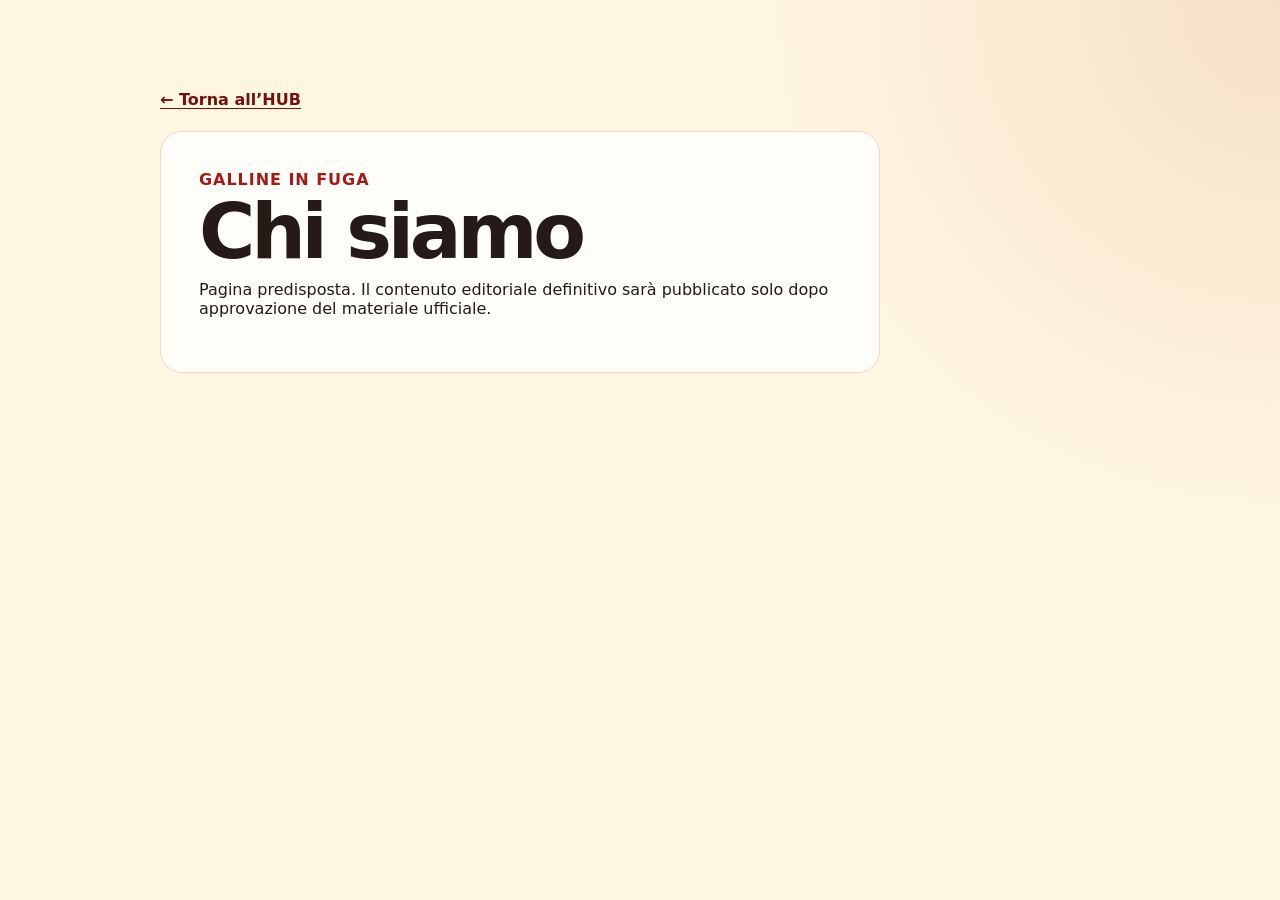
==== chi-siamo.html @ 2a750870 "Release Galline bilingual menu HUB (ORCHESTRA 381db02a86f5)" ====
<!doctype html>
<html lang="it">
<head>
  <meta charset="utf-8">
  <meta name="viewport" content="width=device-width,initial-scale=1">
  <meta name="robots" content="noindex,follow">
  <meta name="referrer" content="no-referrer">
  <link rel="stylesheet" href="./styles.css">
  <title>Chi siamo · Galline in Fuga</title>
</head>
<body>
  <main class="simple-page">
    <a class="back" href="./">← Torna all’HUB</a>
    <article>
      <p class="eyebrow">Galline in Fuga</p>
      <h1>Chi siamo</h1>
      <p>Pagina predisposta. Il contenuto editoriale definitivo sarà pubblicato solo dopo approvazione del materiale ufficiale.</p>
    </article>
  </main>
</body>
</html>
---- styles.css ----
:root {
  --brand: #a81818;
  --brand-dark: #741010;
  --cream: #fff6df;
  --paper: #fffdf7;
  --ink: #261a17;
  --muted: #71635d;
  --line: #eadbc7;
  --radius: 22px;
  font-family: Inter, ui-sans-serif, system-ui, -apple-system, BlinkMacSystemFont, "Segoe UI", sans-serif;
  color: var(--ink);
  background: var(--cream);
}

* { box-sizing: border-box; }

body {
  margin: 0;
  min-width: 280px;
  background:
    radial-gradient(circle at top right, rgba(168, 24, 24, 0.10), transparent 32rem),
    var(--cream);
}

button, a { font: inherit; }

.hero, main, footer, .simple-page {
  width: min(100% - 32px, 960px);
  margin-inline: auto;
}

.hero { padding: 18px 0 34px; }

.topbar {
  display: flex;
  align-items: center;
  justify-content: space-between;
}

.brand-mark {
  display: grid;
  place-items: center;
  width: 46px;
  height: 46px;
  border-radius: 50%;
  background: var(--brand);
  color: white;
  font-weight: 900;
  letter-spacing: .04em;
}

.languages { display: flex; gap: 8px; }

.languages button {
  border: 1px solid var(--line);
  border-radius: 999px;
  padding: 8px 12px;
  background: var(--paper);
  color: var(--ink);
  cursor: pointer;
}

.languages button[aria-pressed="true"] {
  border-color: var(--brand);
  color: var(--brand);
  font-weight: 800;
}

.hero__content { padding-top: clamp(42px, 9vw, 92px); }

.eyebrow {
  margin: 0 0 8px;
  color: var(--brand);
  font-weight: 800;
  letter-spacing: .06em;
  text-transform: uppercase;
}

h1, h2, h3, p { margin-top: 0; }

h1 {
  max-width: 12ch;
  margin-bottom: 14px;
  font-size: clamp(3rem, 11vw, 6.5rem);
  line-height: .9;
  letter-spacing: -.055em;
}

h2 {
  font-size: clamp(1.8rem, 5vw, 2.8rem);
  letter-spacing: -.035em;
}

.actions {
  display: flex;
  flex-wrap: wrap;
  gap: 10px;
  margin-top: 24px;
}

.action {
  display: inline-flex;
  min-height: 48px;
  align-items: center;
  justify-content: center;
  padding: 12px 18px;
  border-radius: 999px;
  background: var(--brand);
  color: white;
  text-decoration: none;
  font-weight: 800;
}

.action--disabled {
  background: #d7cbc1;
  color: #655852;
  cursor: not-allowed;
}

.section { padding: 34px 0; }

.section--panel {
  padding-inline: clamp(18px, 4vw, 34px);
  border: 1px solid var(--line);
  border-radius: var(--radius);
  background: rgba(255, 253, 247, .88);
  box-shadow: 0 14px 45px rgba(65, 43, 32, .06);
}

.grid {
  display: grid;
  grid-template-columns: repeat(auto-fit, minmax(min(100%, 210px), 1fr));
  gap: 12px;
}

.card {
  min-height: 132px;
  padding: 18px;
  border: 1px solid var(--line);
  border-radius: 18px;
  background: var(--paper);
}

.card h3 { font-size: 1.1rem; }

.action--menu {
  background: var(--paper);
  color: var(--brand-dark);
  border: 1px solid var(--brand);
}

.menu-items {
  list-style: none;
  padding: 0;
  margin: 18px 0 8px;
}

.menu-group { margin: 18px 0 24px; }
.menu-group h4 { margin: 0 0 6px; font-size: 1rem; color: var(--brand-dark); }
.menu-group__prices { margin: 0 0 10px; color: var(--brand-dark); font-size: .85rem; font-weight: 750; }
.menu-item__info { flex: 1; min-width: 0; }
.menu-item__name { display: block; font-weight: 650; }
.menu-item__ingredients { display: block; margin-top: 4px; color: var(--muted); font-size: .79rem; line-height: 1.35; }
.menu-notice { margin-top: 18px; padding: 10px 0; }
.menu-item {
  display: flex;
  justify-content: space-between;
  align-items: baseline;
  gap: 14px;
  border-bottom: 1px solid var(--line);
  padding: 8px 0;
  font-size: .92rem;
}

.menu-item .price {
  white-space: nowrap;
  font-variant-numeric: tabular-nums;
  color: var(--brand-dark);
}

#menu { scroll-margin-top: 14px; }

.meta, .empty, .status, .noscript { color: var(--muted); }

.noscript {
  padding: 16px 18px;
  border: 1px solid var(--line);
  border-radius: 16px;
  background: var(--paper);
}

.hours {
  margin: 0;
  padding: 0;
  list-style: none;
}

.hours-row {
  display: flex;
  justify-content: space-between;
  gap: 20px;
  padding: 11px 0;
  border-bottom: 1px solid var(--line);
}

.hours-row:last-child { border-bottom: 0; }

footer {
  display: flex;
  flex-wrap: wrap;
  align-items: center;
  justify-content: space-between;
  gap: 12px 18px;
  padding: 44px 0 64px;
  color: var(--muted);
  font-size: .9rem;
}

.legal-links {
  display: flex;
  flex-wrap: wrap;
  gap: 10px 14px;
}

.legal-links a,
.simple-page a {
  color: var(--brand-dark);
  text-underline-offset: 3px;
}

.simple-page {
  min-height: 100vh;
  padding: clamp(40px, 8vw, 90px) 0;
}

.simple-page article {
  max-width: 720px;
  padding: clamp(20px, 5vw, 38px);
  border: 1px solid var(--line);
  border-radius: var(--radius);
  background: var(--paper);
}

.simple-page h1 {
  max-width: none;
  font-size: clamp(2.4rem, 9vw, 4.8rem);
}

.simple-page .back {
  display: inline-block;
  margin-bottom: 22px;
  font-weight: 800;
}

@media (max-width: 480px) {
  .hero, main, footer, .simple-page {
    width: min(100% - 22px, 960px);
  }

  .section { padding-block: 26px; }

  .actions { flex-direction: column; }

  .action { width: 100%; }

  footer { align-items: flex-start; flex-direction: column; }
}

@media (prefers-reduced-motion: reduce) {
  *, *::before, *::after {
    scroll-behavior: auto !important;
    transition: none !important;
  }
}
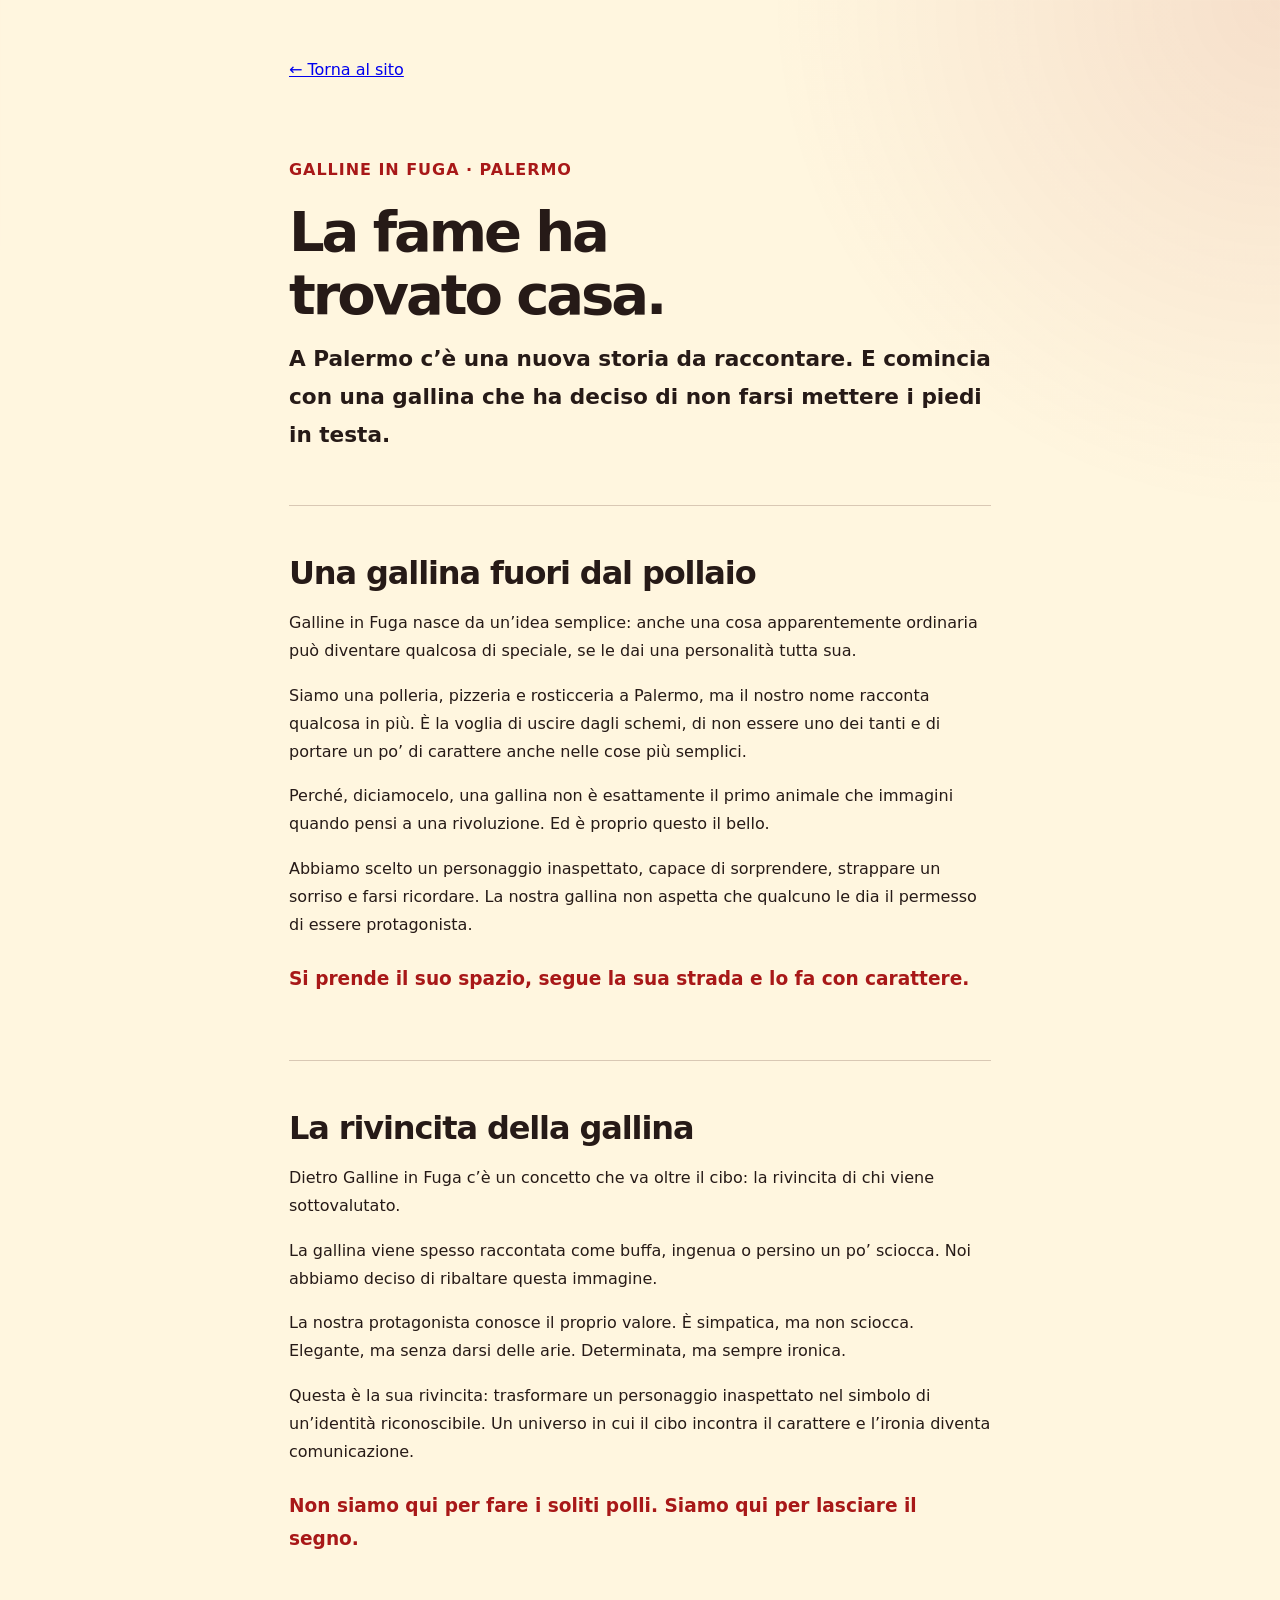
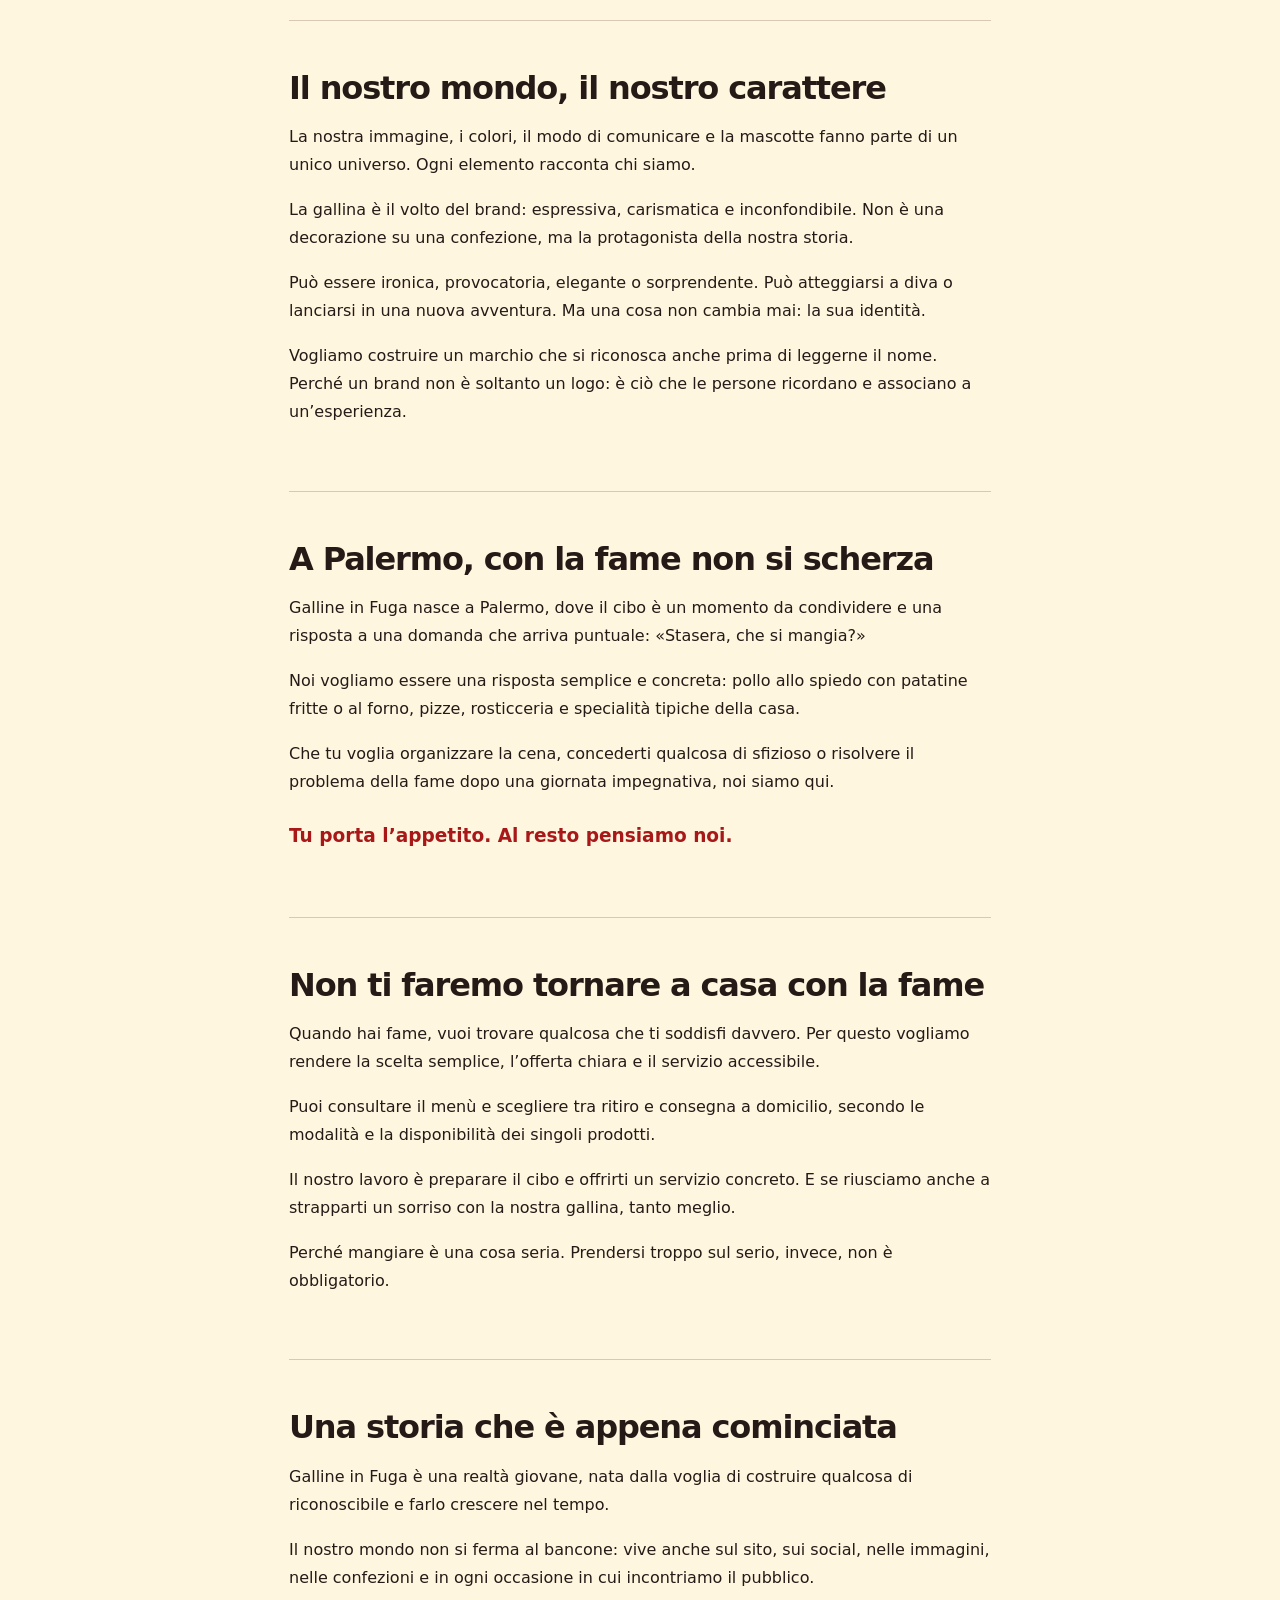
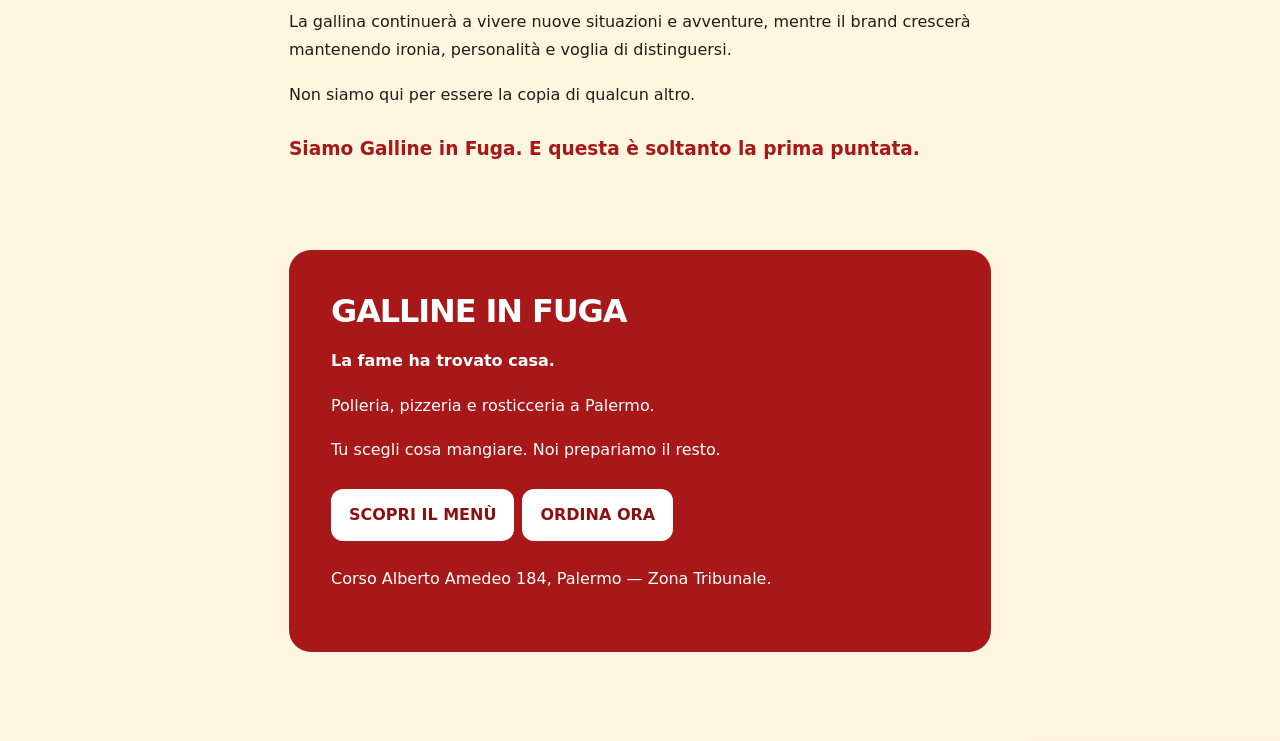
==== commit b86d391d: "feat(site): publish Galline in Fuga Chi siamo brand story" ====
--- a/chi-siamo.html
+++ b/chi-siamo.html
@@ -1,21 +1,37 @@
 <!doctype html>
 <html lang="it">
 <head>
-  <meta charset="utf-8">
-  <meta name="viewport" content="width=device-width,initial-scale=1">
-  <meta name="robots" content="noindex,follow">
-  <meta name="referrer" content="no-referrer">
-  <link rel="stylesheet" href="./styles.css">
-  <title>Chi siamo · Galline in Fuga</title>
+<meta charset="utf-8"><meta name="viewport" content="width=device-width,initial-scale=1">
+<meta name="description" content="Scopri il mondo di Galline in Fuga: la rivincita della gallina, il nostro carattere e le specialità di Palermo.">
+<meta name="referrer" content="no-referrer"><meta name="theme-color" content="#a81818">
+<link rel="canonical" href="https://gallineinfuga.github.io/chi-siamo.html">
+<link rel="stylesheet" href="./styles.css">
+<title>Chi siamo — Galline in Fuga</title>
+<style>
+.story-page{max-width:790px;margin:auto;padding:clamp(18px,5vw,44px);line-height:1.75}
+.story-page h1{font-size:clamp(2rem,7vw,3.5rem);line-height:1.12}
+.story-page h2{font-size:clamp(1.45rem,5vw,2rem);line-height:1.2;margin:0 0 1rem}
+.story-page p{max-width:70ch;margin:0 0 1.05rem}
+.story-hero{padding:clamp(24px,7vw,60px) 0 35px}
+.story-lead{font-size:clamp(1.1rem,3vw,1.35rem);font-weight:600}
+.story-section{padding:clamp(26px,6vw,48px) 0;border-top:1px solid #d9c8b4}
+.story-quote{font-size:1.16rem;margin-top:1.5rem!important;color:#a81818}
+.story-final{border-radius:22px;background:#a81818;color:white;padding:clamp(22px,6vw,42px);margin:20px 0 45px}
+.story-final h2{color:inherit}.story-final a{display:inline-block;background:#fff;color:#8d1010;text-decoration:none;font-weight:700;padding:12px 18px;border-radius:12px;margin:8px 8px 0 0;min-height:44px}
+.story-final a:focus-visible,.story-page a:focus-visible{outline:3px solid #f5b400;outline-offset:3px}
+.story-back{display:inline-block;padding:12px 0}
+</style>
 </head>
 <body>
-  <main class="simple-page">
-    <a class="back" href="./">← Torna all’HUB</a>
-    <article>
-      <p class="eyebrow">Galline in Fuga</p>
-      <h1>Chi siamo</h1>
-      <p>Pagina predisposta. Il contenuto editoriale definitivo sarà pubblicato solo dopo approvazione del materiale ufficiale.</p>
-    </article>
-  </main>
-</body>
-</html>
+<main class="story-page">
+<a class="story-back" href="./">← Torna al sito</a>
+<header class="story-hero"><p class="eyebrow">GALLINE IN FUGA · PALERMO</p><h1>La fame ha trovato casa.</h1><p class="story-lead">A Palermo c’è una nuova storia da raccontare. E comincia con una gallina che ha deciso di non farsi mettere i piedi in testa.</p></header>
+<section class="story-section" aria-labelledby="story-0"><h2 id="story-0">Una gallina fuori dal pollaio</h2><p>Galline in Fuga nasce da un’idea semplice: anche una cosa apparentemente ordinaria può diventare qualcosa di speciale, se le dai una personalità tutta sua.</p><p>Siamo una polleria, pizzeria e rosticceria a Palermo, ma il nostro nome racconta qualcosa in più. È la voglia di uscire dagli schemi, di non essere uno dei tanti e di portare un po’ di carattere anche nelle cose più semplici.</p><p>Perché, diciamocelo, una gallina non è esattamente il primo animale che immagini quando pensi a una rivoluzione. Ed è proprio questo il bello.</p><p>Abbiamo scelto un personaggio inaspettato, capace di sorprendere, strappare un sorriso e farsi ricordare. La nostra gallina non aspetta che qualcuno le dia il permesso di essere protagonista.</p><p class="story-quote"><strong>Si prende il suo spazio, segue la sua strada e lo fa con carattere.</strong></p></section>
+<section class="story-section" aria-labelledby="story-1"><h2 id="story-1">La rivincita della gallina</h2><p>Dietro Galline in Fuga c’è un concetto che va oltre il cibo: la rivincita di chi viene sottovalutato.</p><p>La gallina viene spesso raccontata come buffa, ingenua o persino un po’ sciocca. Noi abbiamo deciso di ribaltare questa immagine.</p><p>La nostra protagonista conosce il proprio valore. È simpatica, ma non sciocca. Elegante, ma senza darsi delle arie. Determinata, ma sempre ironica.</p><p>Questa è la sua rivincita: trasformare un personaggio inaspettato nel simbolo di un’identità riconoscibile. Un universo in cui il cibo incontra il carattere e l’ironia diventa comunicazione.</p><p class="story-quote"><strong>Non siamo qui per fare i soliti polli. Siamo qui per lasciare il segno.</strong></p></section>
+<section class="story-section" aria-labelledby="story-2"><h2 id="story-2">Il nostro mondo, il nostro carattere</h2><p>La nostra immagine, i colori, il modo di comunicare e la mascotte fanno parte di un unico universo. Ogni elemento racconta chi siamo.</p><p>La gallina è il volto del brand: espressiva, carismatica e inconfondibile. Non è una decorazione su una confezione, ma la protagonista della nostra storia.</p><p>Può essere ironica, provocatoria, elegante o sorprendente. Può atteggiarsi a diva o lanciarsi in una nuova avventura. Ma una cosa non cambia mai: la sua identità.</p><p>Vogliamo costruire un marchio che si riconosca anche prima di leggerne il nome. Perché un brand non è soltanto un logo: è ciò che le persone ricordano e associano a un’esperienza.</p></section>
+<section class="story-section" aria-labelledby="story-3"><h2 id="story-3">A Palermo, con la fame non si scherza</h2><p>Galline in Fuga nasce a Palermo, dove il cibo è un momento da condividere e una risposta a una domanda che arriva puntuale: «Stasera, che si mangia?»</p><p>Noi vogliamo essere una risposta semplice e concreta: pollo allo spiedo con patatine fritte o al forno, pizze, rosticceria e specialità tipiche della casa.</p><p>Che tu voglia organizzare la cena, concederti qualcosa di sfizioso o risolvere il problema della fame dopo una giornata impegnativa, noi siamo qui.</p><p class="story-quote"><strong>Tu porta l’appetito. Al resto pensiamo noi.</strong></p></section>
+<section class="story-section" aria-labelledby="story-4"><h2 id="story-4">Non ti faremo tornare a casa con la fame</h2><p>Quando hai fame, vuoi trovare qualcosa che ti soddisfi davvero. Per questo vogliamo rendere la scelta semplice, l’offerta chiara e il servizio accessibile.</p><p>Puoi consultare il menù e scegliere tra ritiro e consegna a domicilio, secondo le modalità e la disponibilità dei singoli prodotti.</p><p>Il nostro lavoro è preparare il cibo e offrirti un servizio concreto. E se riusciamo anche a strapparti un sorriso con la nostra gallina, tanto meglio.</p><p>Perché mangiare è una cosa seria. Prendersi troppo sul serio, invece, non è obbligatorio.</p></section>
+<section class="story-section" aria-labelledby="story-5"><h2 id="story-5">Una storia che è appena cominciata</h2><p>Galline in Fuga è una realtà giovane, nata dalla voglia di costruire qualcosa di riconoscibile e farlo crescere nel tempo.</p><p>Il nostro mondo non si ferma al bancone: vive anche sul sito, sui social, nelle immagini, nelle confezioni e in ogni occasione in cui incontriamo il pubblico.</p><p>La gallina continuerà a vivere nuove situazioni e avventure, mentre il brand crescerà mantenendo ironia, personalità e voglia di distinguersi.</p><p>Non siamo qui per essere la copia di qualcun altro.</p><p class="story-quote"><strong>Siamo Galline in Fuga. E questa è soltanto la prima puntata.</strong></p></section>
+<section class="story-final" aria-labelledby="story-cta"><h2 id="story-cta">GALLINE IN FUGA</h2><p><strong>La fame ha trovato casa.</strong></p><p>Polleria, pizzeria e rosticceria a Palermo.</p><p>Tu scegli cosa mangiare. Noi prepariamo il resto.</p><a href="./#menu">SCOPRI IL MENÙ</a><a href="./#menu">ORDINA ORA</a><p style="margin-top:1.5rem">Corso Alberto Amedeo 184, Palermo — Zona Tribunale.</p></section>
+</main>
+</body></html>
--- a/styles.css
+++ b/styles.css
@@ -272,3 +272,84 @@
     transition: none !important;
   }
 }
+
+/* Mobile-first category accordion */
+.menu-accordion{display:grid;gap:12px;max-width:820px;margin-inline:auto}
+.menu-category{min-height:0;padding:0;overflow:hidden;box-shadow:0 6px 20px rgba(65,43,32,.045)}
+.menu-category__toggle{display:flex;align-items:center;justify-content:space-between;gap:12px;padding:20px;cursor:pointer;font-weight:850;font-size:1.1rem;list-style:none;min-height:64px}
+.menu-category__toggle::-webkit-details-marker{display:none}
+.menu-category__toggle::after{content:"+";font-size:1.6rem;color:var(--brand);margin-left:auto}
+.menu-category[open] .menu-category__toggle::after{content:"−"}
+.menu-category__toggle small{border-radius:999px;background:var(--cream);padding:4px 9px;color:var(--brand-dark);font-size:.75rem}
+.menu-category> :not(summary){margin-left:20px;margin-right:20px}
+.menu-category> :last-child{margin-bottom:20px}
+.menu-category[open] .menu-category__toggle{border-bottom:1px solid var(--line)}
+.menu-category__toggle:focus-visible,.brand-mark:focus-visible{outline:3px solid var(--brand);outline-offset:3px}
+.brand-mark{text-decoration:none}
+@media(max-width:480px){.menu-category__toggle{padding:16px}.menu-category> :not(summary){margin-left:14px;margin-right:14px}.menu-item{flex-wrap:wrap}}
+
+/* Individual pizza prices, aligned in two columns on every row */
+.menu-items--pizza .menu-item,.pizza-price-header{display:grid;grid-template-columns:minmax(0,1fr) minmax(65px,80px) minmax(65px,80px);align-items:start;gap:8px}
+.menu-items--pizza .menu-item{padding:12px 0}
+.pizza-price-header{font-size:.73rem;font-weight:800;text-transform:uppercase;color:var(--brand-dark);border-bottom:2px solid var(--line);padding-bottom:8px}
+.pizza-price-header span:not(:first-child),.menu-items--pizza .price--choice{text-align:right}
+.menu-items--pizza .price--choice{font-size:.9rem;white-space:nowrap}
+@media(max-width:420px){.menu-items--pizza .menu-item,.pizza-price-header{grid-template-columns:minmax(0,1fr) 65px 65px;gap:5px}.menu-items--pizza .price--choice{font-size:.82rem}.pizza-price-header{font-size:.68rem}}
+
+/* Editorial layer: lightweight and distinct from transaction rows */
+.editorial-intro{max-width:62ch;font-size:clamp(1rem,2.5vw,1.22rem);line-height:1.6;color:var(--ink);margin:18px 0 8px}
+.editorial-intro--menu{font-size:1rem;color:var(--muted);margin-bottom:24px}
+.category-intro{margin-top:16px;margin-bottom:8px;color:var(--muted);line-height:1.5;font-size:.92rem;max-width:65ch}
+.menu-category[open] .category-intro{display:block}
+.menu-category:not([open]) .category-intro{display:none}
+
+/* Two editorial presentations of the same canonical catalogue */
+.menu-view-switch{display:flex;gap:.65rem;flex-wrap:wrap;margin:1rem 0 1.25rem}
+.menu-view-switch a{display:inline-flex;padding:.65rem 1rem;border:1px solid #b66b58;border-radius:999px;color:#751d16;text-decoration:none;font-weight:700;background:#fffaf4}
+.menu-view-switch a.view-active{background:#9d251c;color:white;border-color:#9d251c}
+.menu-item__story{display:block;font-size:.9rem;line-height:1.5;margin-top:.45rem;color:#65443b;max-width:68ch}
+@media(max-width:600px){.menu-view-switch a{flex:1;justify-content:center;text-align:center}.menu-item__story{font-size:.85rem}}
+
+/* Typography system v1 — accessible, local, reversible */
+:root {
+  --font-ui: ui-sans-serif, system-ui, -apple-system, BlinkMacSystemFont, "Segoe UI", sans-serif;
+  --type-body: 1rem;
+  --type-detail: .875rem;
+  --type-product: 1.0625rem;
+  --type-price: 1rem;
+  --type-section: clamp(1.75rem, 4.5vw, 2.75rem);
+  --text-secondary: #654b41;
+  font-family: var(--font-ui);
+  line-height: 1.5;
+}
+h1 { line-height: 1.04; overflow-wrap: break-word; }
+h2 { font-size: var(--type-section); line-height: 1.16; }
+h3, h4 { line-height: 1.25; }
+.menu-item__name { font-size: var(--type-product); line-height: 1.35; font-weight: 700; }
+.menu-item__ingredients, .menu-item__story, .category-intro {
+  font-size: var(--type-detail);
+  line-height: 1.5;
+  color: var(--text-secondary);
+}
+.menu-item .price, .menu-items--pizza .price--choice {
+  font-size: var(--type-price);
+  line-height: 1.35;
+  font-weight: 700;
+  font-variant-numeric: tabular-nums;
+}
+.pizza-price-header { font-size: .75rem; line-height: 1.35; }
+.menu-group__prices, .menu-category__toggle small { font-size: var(--type-detail); }
+.action, .menu-view-switch a, .languages button { line-height: 1.35; }
+.menu-view-switch a:focus-visible, .action:focus-visible, .languages button:focus-visible,
+.legal-links a:focus-visible, .simple-page a:focus-visible {
+  outline: 3px solid var(--brand-dark);
+  outline-offset: 3px;
+}
+@media (max-width: 420px) {
+  .menu-items--pizza .menu-item, .pizza-price-header {
+    grid-template-columns: minmax(0, 1fr) minmax(66px, auto) minmax(66px, auto);
+    gap: 6px;
+  }
+  .menu-items--pizza .price--choice { font-size: var(--type-price); }
+  .pizza-price-header { font-size: .75rem; text-transform: none; }
+}
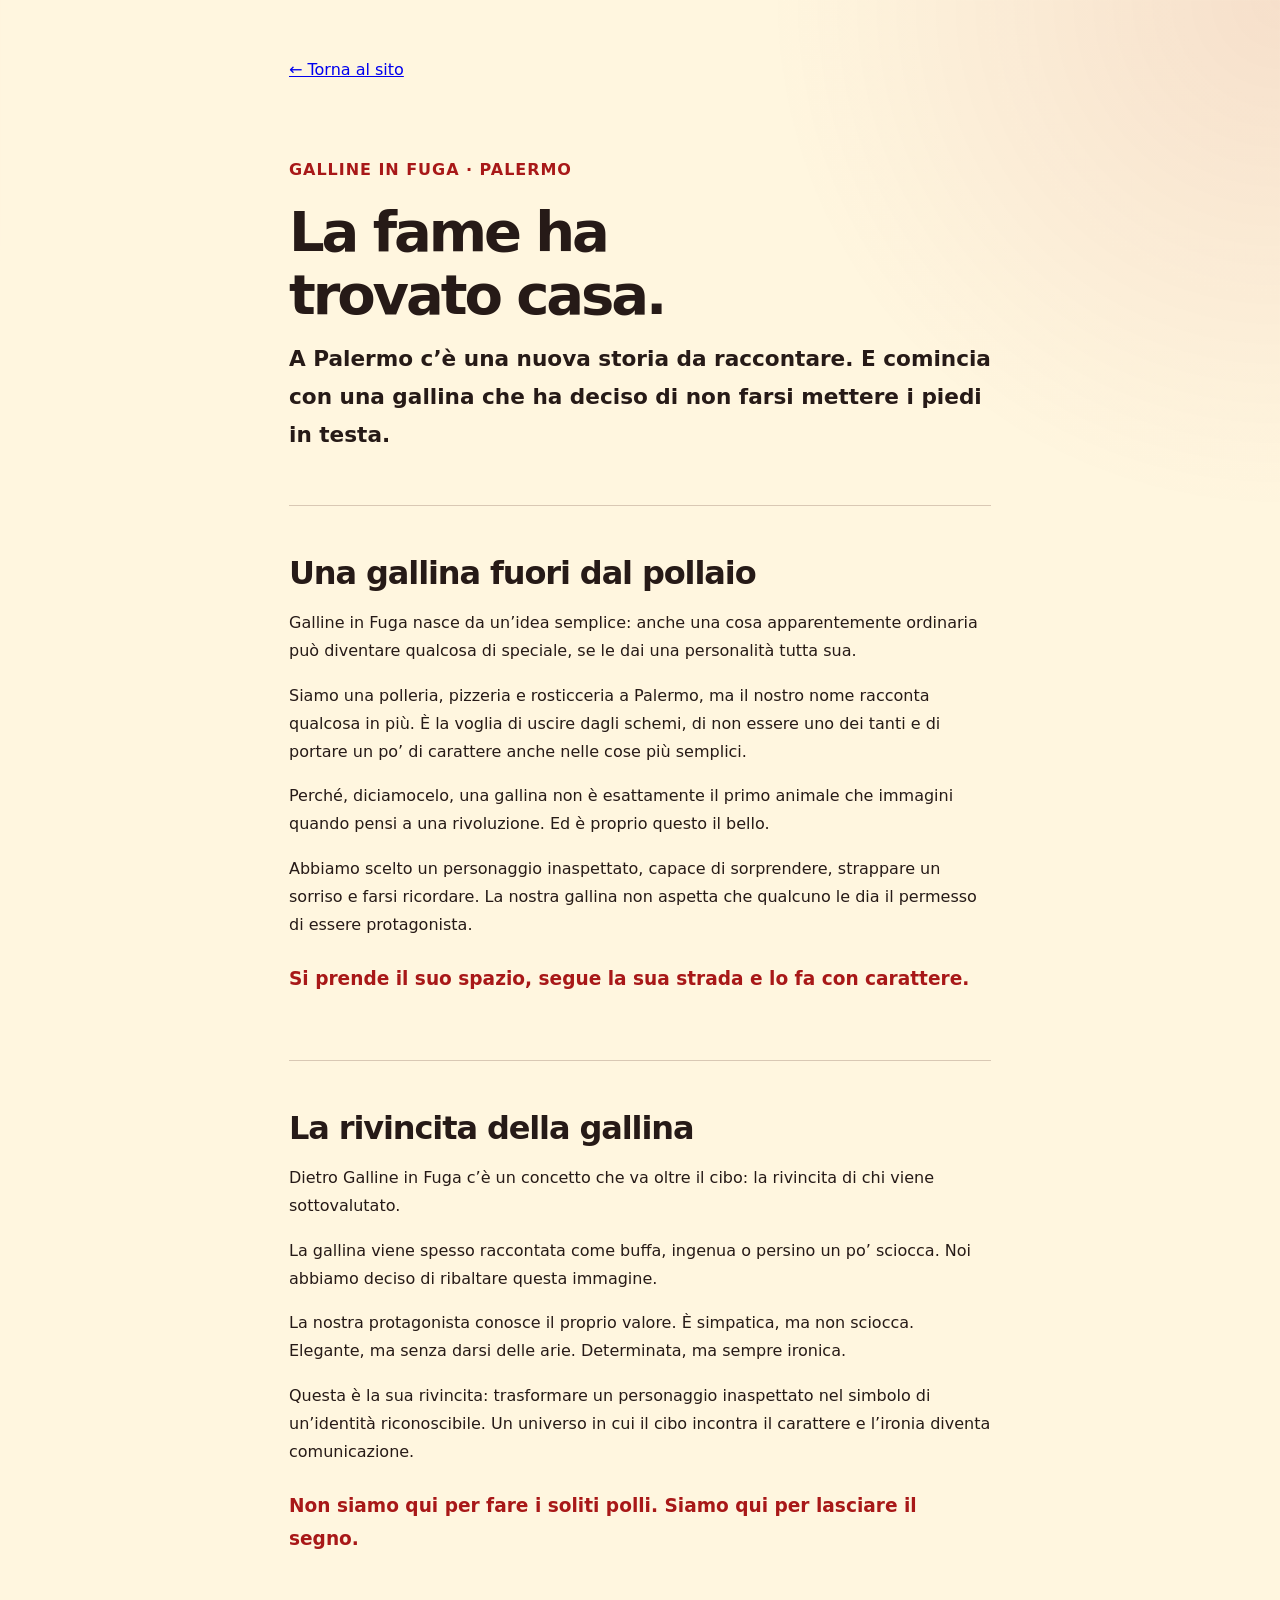
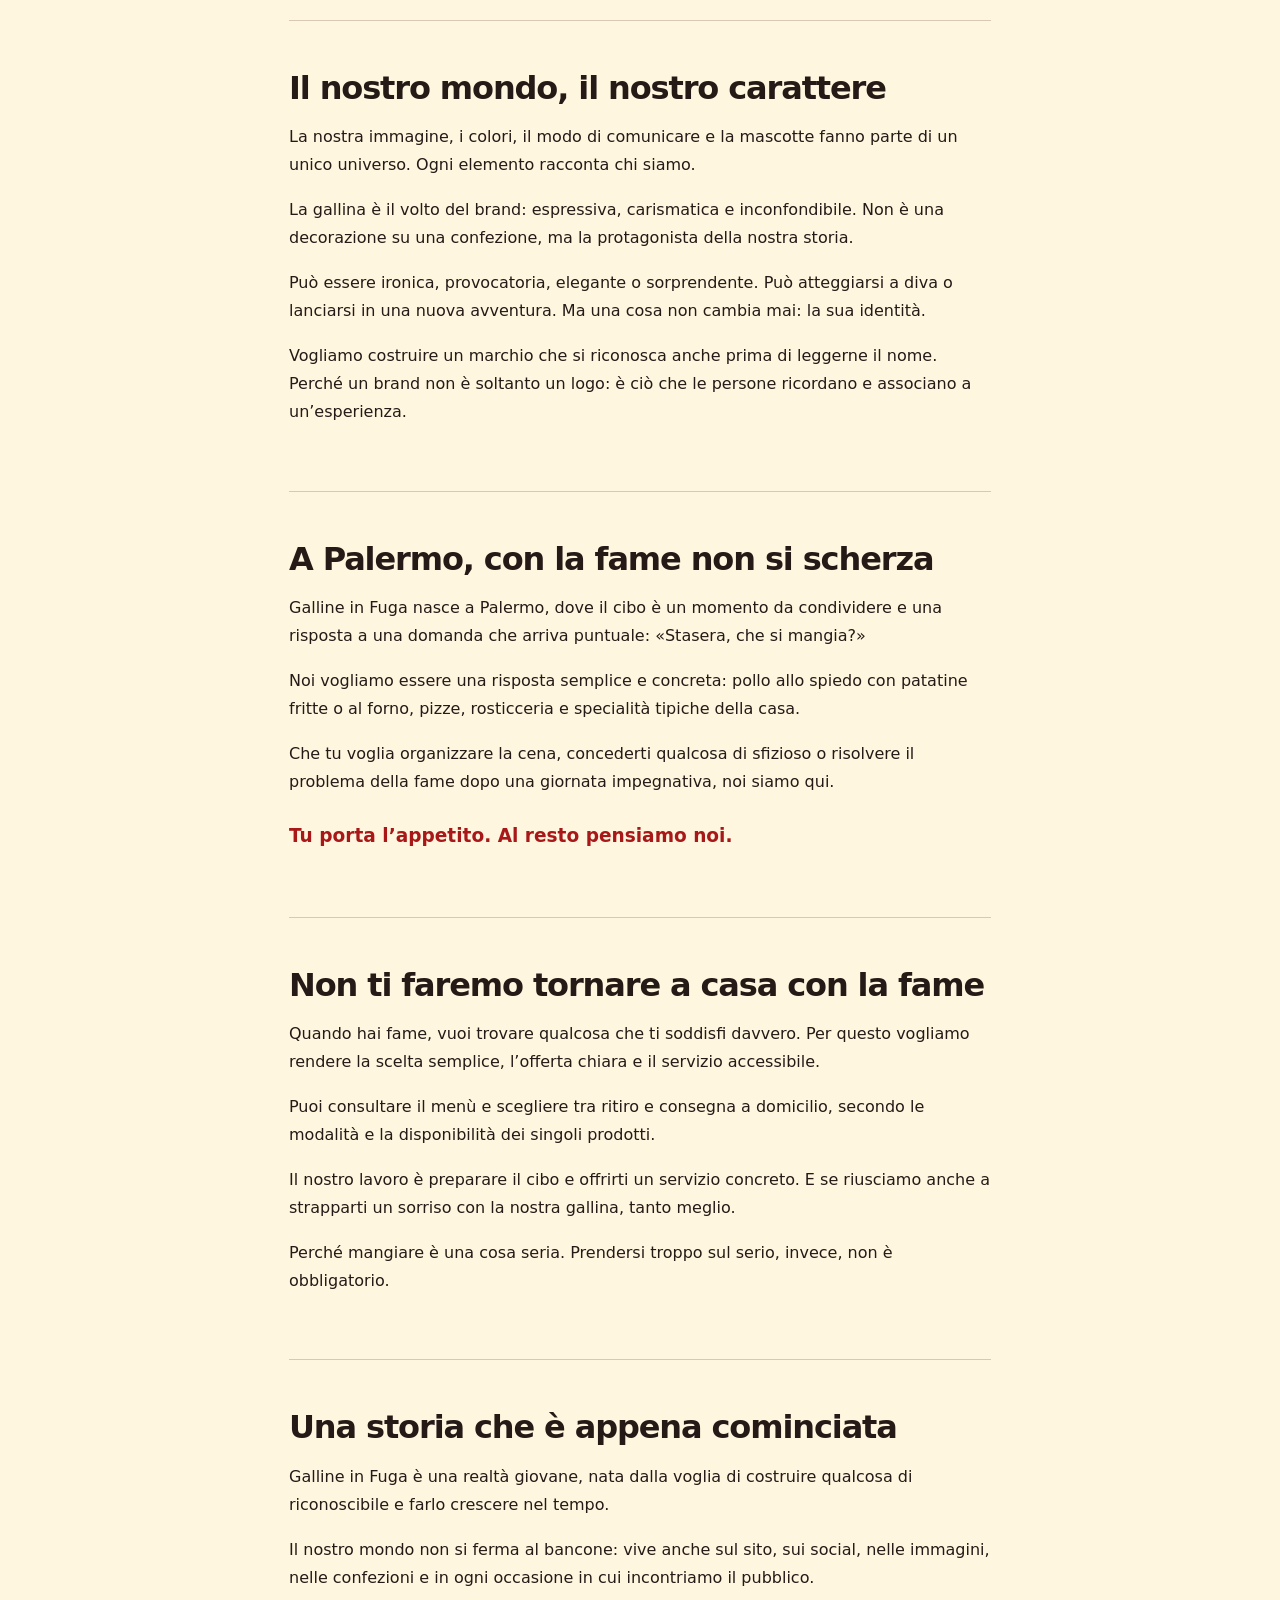
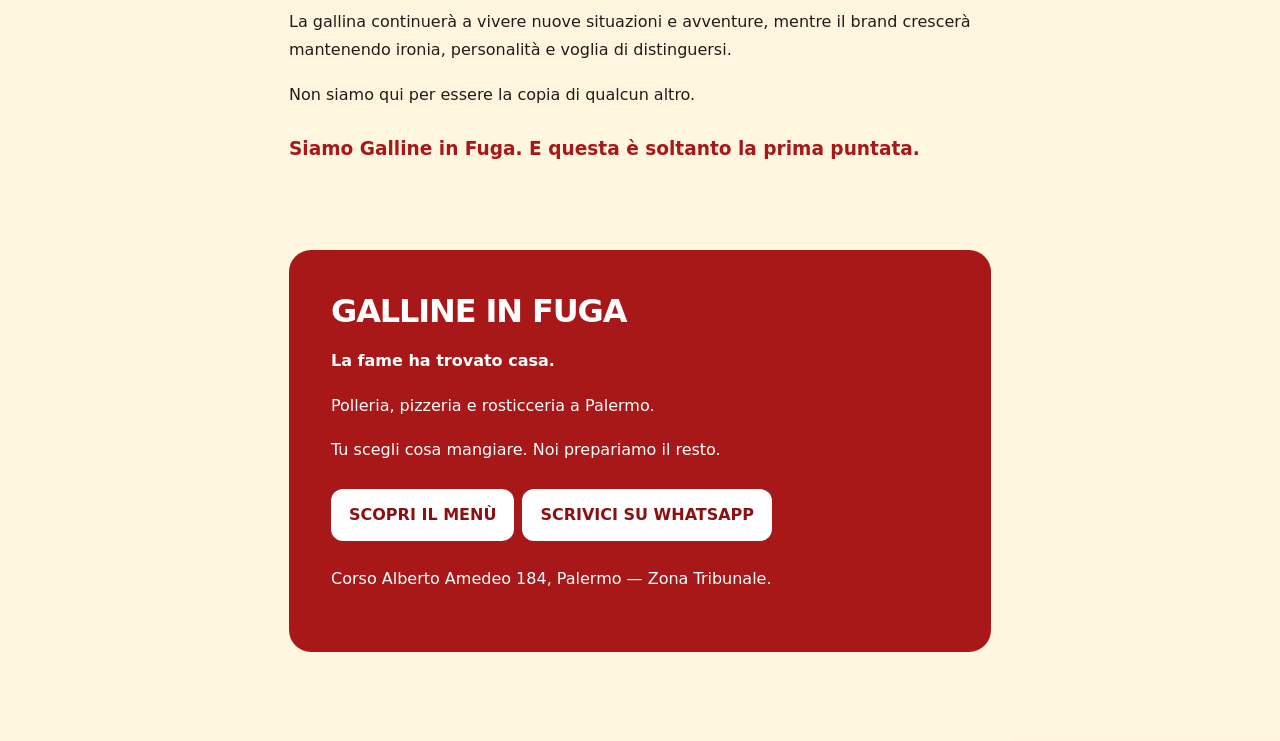
==== commit 2f5bcd89: "test/docs(hub): baseline audit, MVP contract, regression gate and honest WhatsApp CTA" ====
--- a/chi-siamo.html
+++ b/chi-siamo.html
@@ -32,6 +32,6 @@
 <section class="story-section" aria-labelledby="story-3"><h2 id="story-3">A Palermo, con la fame non si scherza</h2><p>Galline in Fuga nasce a Palermo, dove il cibo è un momento da condividere e una risposta a una domanda che arriva puntuale: «Stasera, che si mangia?»</p><p>Noi vogliamo essere una risposta semplice e concreta: pollo allo spiedo con patatine fritte o al forno, pizze, rosticceria e specialità tipiche della casa.</p><p>Che tu voglia organizzare la cena, concederti qualcosa di sfizioso o risolvere il problema della fame dopo una giornata impegnativa, noi siamo qui.</p><p class="story-quote"><strong>Tu porta l’appetito. Al resto pensiamo noi.</strong></p></section>
 <section class="story-section" aria-labelledby="story-4"><h2 id="story-4">Non ti faremo tornare a casa con la fame</h2><p>Quando hai fame, vuoi trovare qualcosa che ti soddisfi davvero. Per questo vogliamo rendere la scelta semplice, l’offerta chiara e il servizio accessibile.</p><p>Puoi consultare il menù e scegliere tra ritiro e consegna a domicilio, secondo le modalità e la disponibilità dei singoli prodotti.</p><p>Il nostro lavoro è preparare il cibo e offrirti un servizio concreto. E se riusciamo anche a strapparti un sorriso con la nostra gallina, tanto meglio.</p><p>Perché mangiare è una cosa seria. Prendersi troppo sul serio, invece, non è obbligatorio.</p></section>
 <section class="story-section" aria-labelledby="story-5"><h2 id="story-5">Una storia che è appena cominciata</h2><p>Galline in Fuga è una realtà giovane, nata dalla voglia di costruire qualcosa di riconoscibile e farlo crescere nel tempo.</p><p>Il nostro mondo non si ferma al bancone: vive anche sul sito, sui social, nelle immagini, nelle confezioni e in ogni occasione in cui incontriamo il pubblico.</p><p>La gallina continuerà a vivere nuove situazioni e avventure, mentre il brand crescerà mantenendo ironia, personalità e voglia di distinguersi.</p><p>Non siamo qui per essere la copia di qualcun altro.</p><p class="story-quote"><strong>Siamo Galline in Fuga. E questa è soltanto la prima puntata.</strong></p></section>
-<section class="story-final" aria-labelledby="story-cta"><h2 id="story-cta">GALLINE IN FUGA</h2><p><strong>La fame ha trovato casa.</strong></p><p>Polleria, pizzeria e rosticceria a Palermo.</p><p>Tu scegli cosa mangiare. Noi prepariamo il resto.</p><a href="./#menu">SCOPRI IL MENÙ</a><a href="./#menu">ORDINA ORA</a><p style="margin-top:1.5rem">Corso Alberto Amedeo 184, Palermo — Zona Tribunale.</p></section>
+<section class="story-final" aria-labelledby="story-cta"><h2 id="story-cta">GALLINE IN FUGA</h2><p><strong>La fame ha trovato casa.</strong></p><p>Polleria, pizzeria e rosticceria a Palermo.</p><p>Tu scegli cosa mangiare. Noi prepariamo il resto.</p><a href="./#menu">SCOPRI IL MENÙ</a><a href="https://wa.me/393337309933" rel="noopener noreferrer">SCRIVICI SU WHATSAPP</a><p style="margin-top:1.5rem">Corso Alberto Amedeo 184, Palermo — Zona Tribunale.</p></section>
 </main>
 </body></html>
--- a/styles.css
+++ b/styles.css
@@ -353,3 +353,47 @@
   .menu-items--pizza .price--choice { font-size: var(--type-price); }
   .pizza-price-header { font-size: .75rem; text-transform: none; }
 }
+
+/* HUB-MAP-001: brand-specific, responsive map presentation */
+.location-section{background:linear-gradient(145deg,#fff6df,#fff0d5);border-color:#d99a69}
+.location-section h2{color:#a81818}
+#location-address{font-weight:750;color:#704032}
+.location-map{height:clamp(270px,52vw,420px);width:100%;border:3px solid #b75b35;border-radius:18px;overflow:hidden;background:#f7e6c7}
+.location-section .action{border:0;cursor:pointer}
+.location-section .action--menu{border:1px solid #a81818}
+.location-section .action:focus-visible{outline:3px solid #d88c19;outline-offset:3px}
+.location-map .leaflet-control-zoom a{color:#a81818;background:#fff6df}
+.location-map .leaflet-control-attribution{background:rgba(255,246,223,.94);font-size:11px}
+@media(max-width:480px){.location-map{height:320px}.location-section .actions{gap:10px}}
+
+/* HUB-CONTACT-002: large touch targets, existing brand palette */
+.contact-section{background:linear-gradient(145deg,#fffdf7,#fff0d5)}
+.contact-actions{display:grid;grid-template-columns:repeat(2,minmax(0,1fr));gap:12px}
+.contact-action{border-radius:18px;min-height:76px;justify-content:flex-start;gap:14px;text-align:left;line-height:1.3}
+.contact-action>span:first-child{font-size:1.65rem;min-width:30px;text-align:center}
+.contact-action small{font-size:.78rem;font-weight:500;opacity:.94}
+@media(max-width:600px){.contact-actions{grid-template-columns:1fr}.contact-action{width:100%}}
+
+/* Keyboard-accessible skip navigation */
+.skip-link{position:absolute;top:8px;left:8px;z-index:10000;transform:translateY(-160%);background:#fffdf7;color:#741010;padding:12px 16px;border:3px solid #741010;border-radius:8px;font-weight:800}
+.skip-link:focus{transform:translateY(0)}
+
+/* Site + QR HUB unified visual system, mobile first */
+.brand-identity{display:inline-flex;align-items:center;gap:13px;color:var(--brand-dark);text-decoration:none;font-size:clamp(1.2rem,3vw,1.9rem);font-weight:950;letter-spacing:-.035em}
+.brand-seal{display:grid;place-items:center;width:53px;height:53px;border-radius:50%;background:linear-gradient(135deg,#ffda79,#d89129);border:3px solid #9f181f;color:#a51924;box-shadow:0 4px 10px #52171526;font-size:1.65rem}
+.hero__content{max-width:960px}
+#brand-name{white-space:pre-line;max-width:19ch;font-size:clamp(2.65rem,7vw,5.2rem);line-height:1.05}
+#service-mode:empty,#descriptor:empty{display:none}
+.editorial-intro{max-width:66ch;line-height:1.62;font-size:clamp(1rem,2.1vw,1.17rem)}
+#primary-actions{display:grid;grid-template-columns:repeat(3,minmax(0,1fr));gap:14px;align-items:stretch}
+#primary-actions .action{width:100%;min-height:138px;aspect-ratio:1/1;max-height:200px;display:flex;text-align:center;border-radius:22px;white-space:normal;line-height:1.45;padding:16px;font-size:clamp(.92rem,2vw,1.14rem)}
+#primary-actions .action--disabled{background:#f0e8dc;color:#6b5d55;border:1px dashed #b2a292;box-shadow:none}
+.hours-intro{font-weight:650;line-height:1.55;color:var(--brand-dark)}
+.sunday-floating{margin:18px 0 0;font-weight:850;font-style:italic;color:var(--brand)}
+.promo-reveal{border:2px solid #b0222d;min-height:92px;border-radius:20px;background:linear-gradient(115deg,#ffd67e,#fff0c3);color:#811620;font-weight:900;font-size:1.3rem;cursor:pointer;padding:16px 32px}
+.promo-reveal span:first-child{font-size:1.9rem;margin-right:12px}
+.promo-panel{padding-top:20px}
+.promo-pop{animation:hub-pop .42s cubic-bezier(.2,1.5,.3,1)}
+@keyframes hub-pop{0%{transform:scale(1)}45%{transform:scale(1.08)}100%{transform:scale(1)}}
+@media(max-width:630px){#primary-actions{gap:7px}#primary-actions .action{min-height:0;aspect-ratio:1/1;padding:9px 6px;border-radius:14px;font-size:clamp(.72rem,2.8vw,.98rem)}.brand-identity{gap:9px;font-size:1.15rem}.brand-seal{width:43px;height:43px;font-size:1.3rem}}
+@media(prefers-reduced-motion:reduce){.promo-pop{animation:none}}
